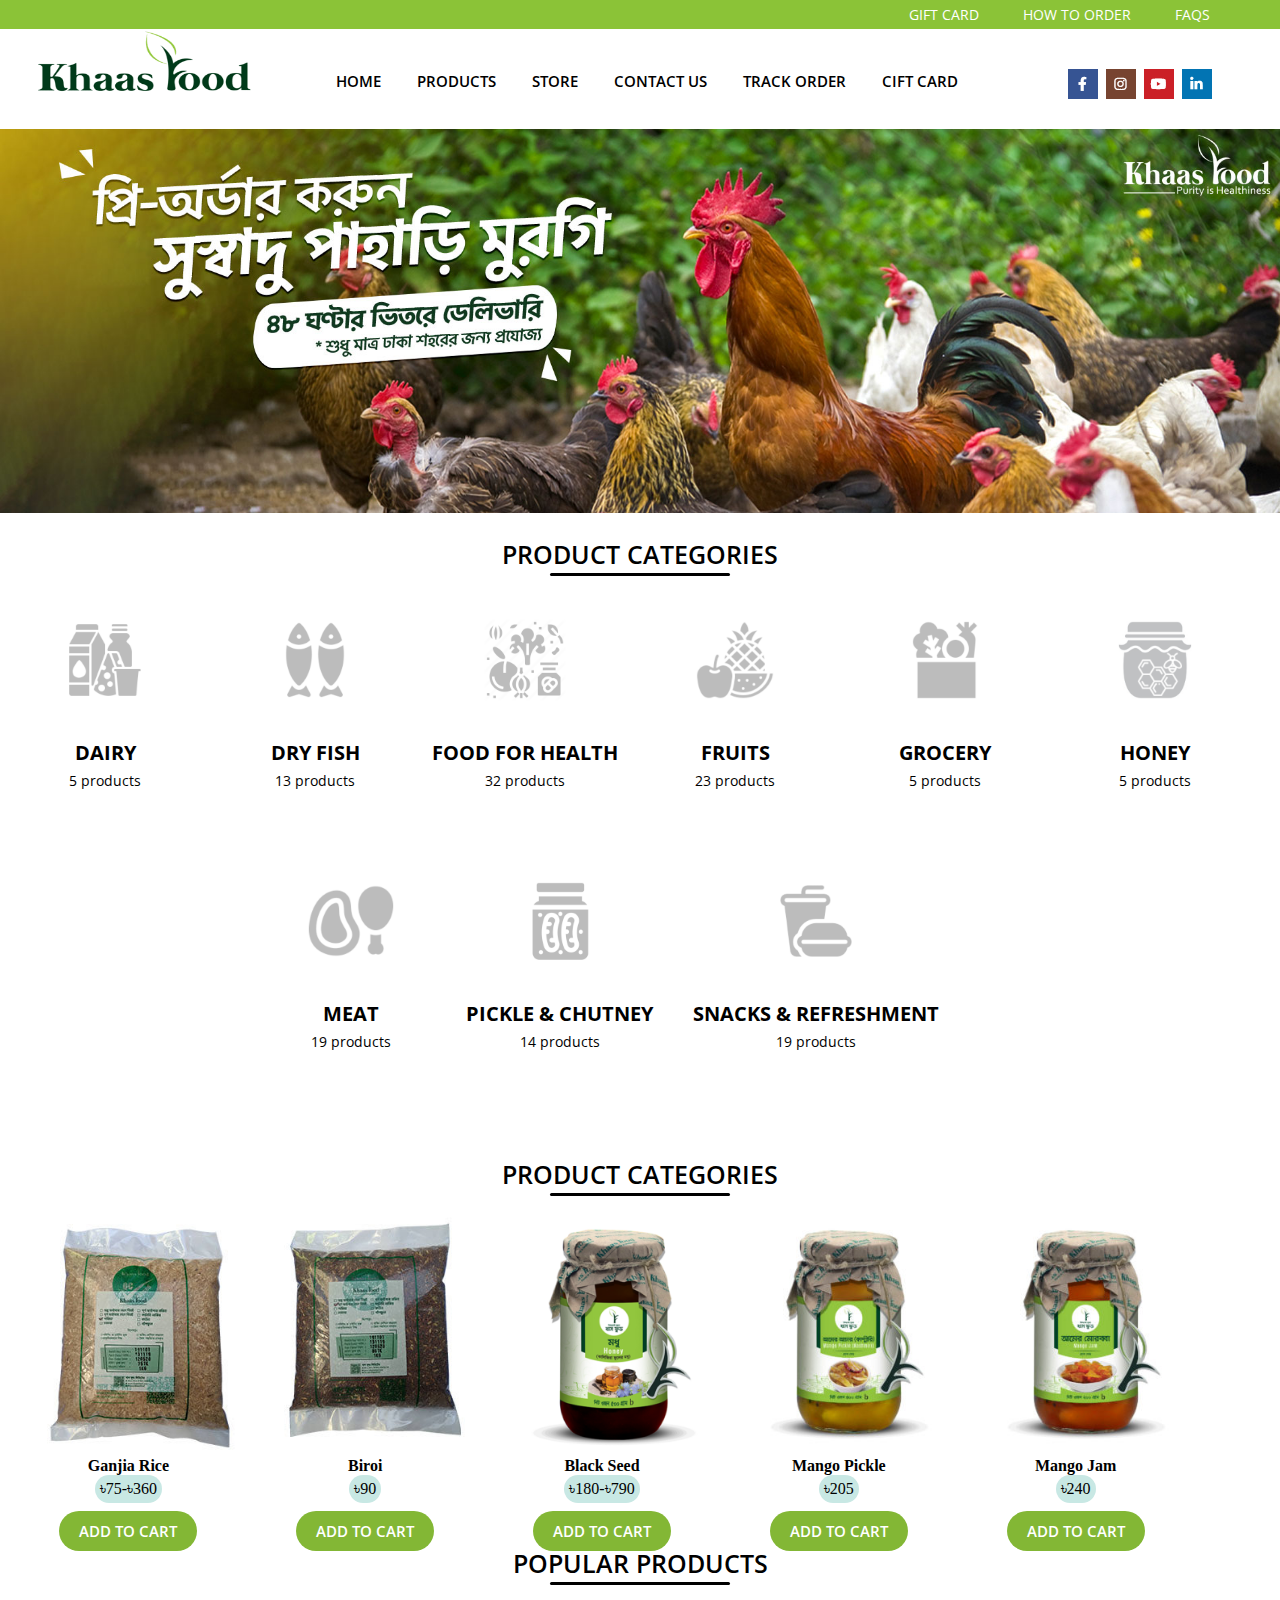
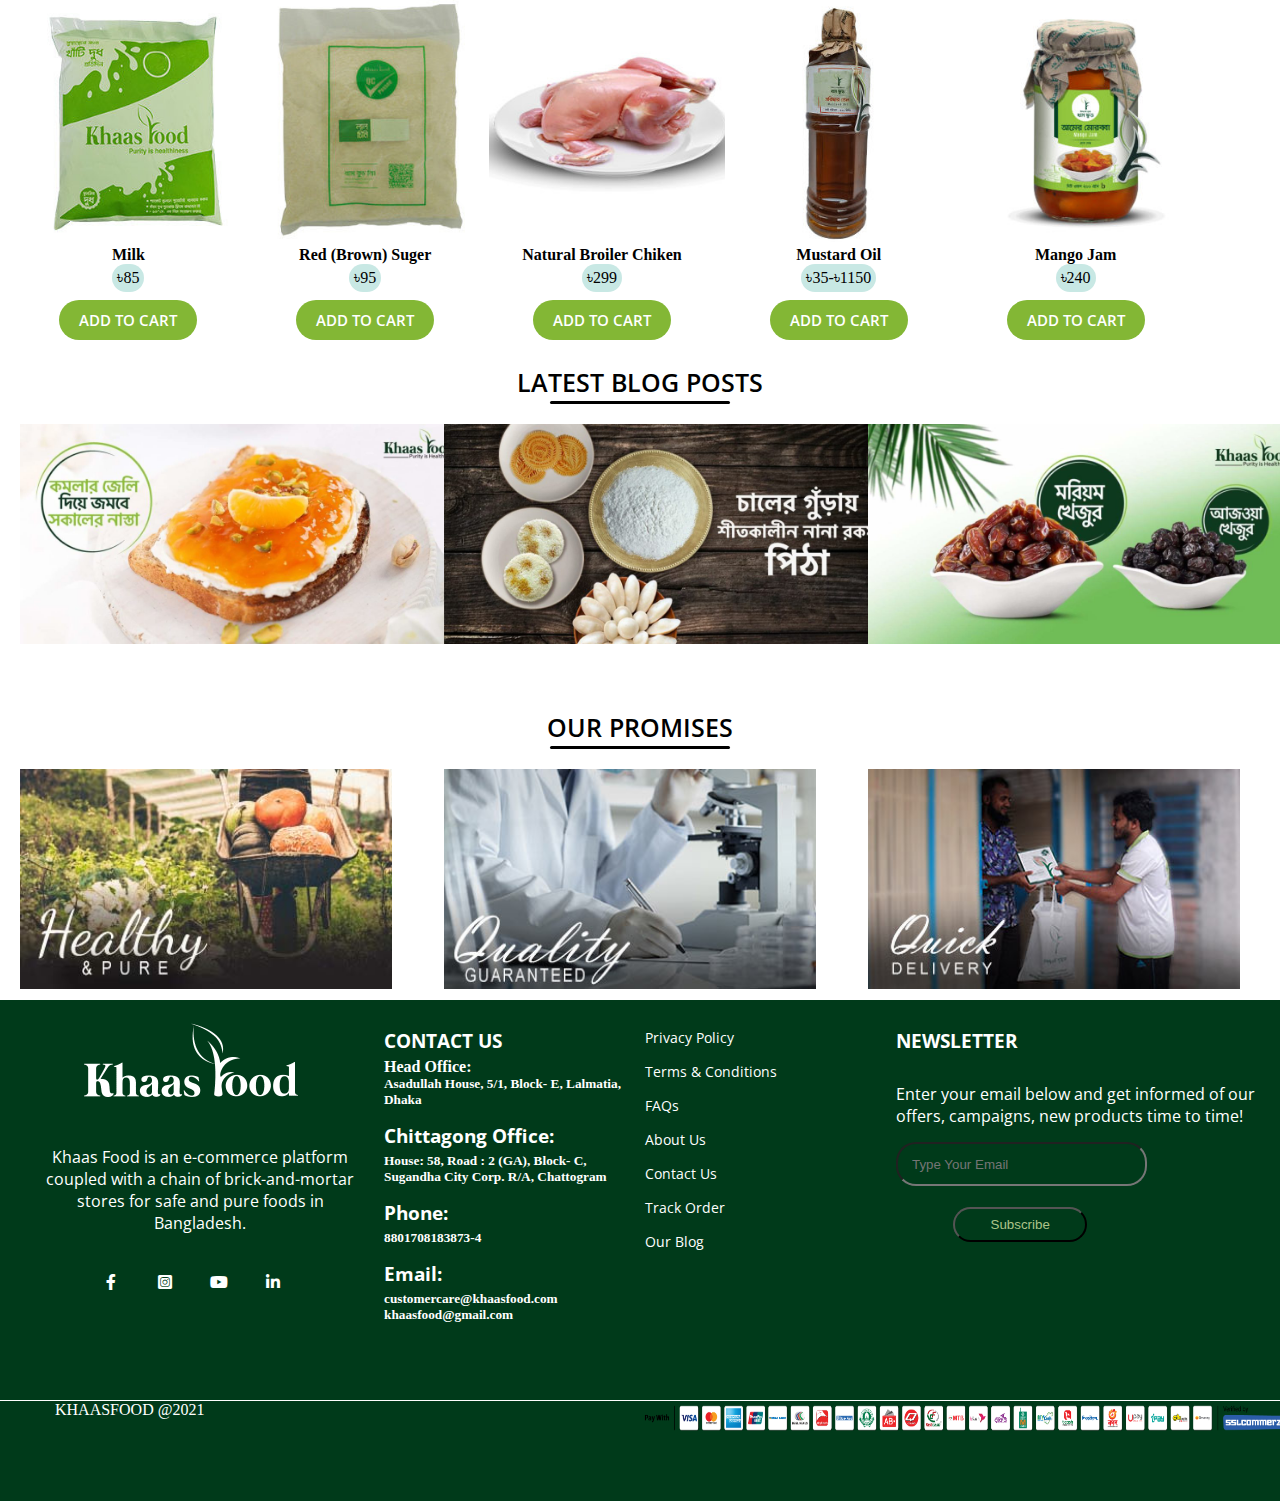
==== index.html @ 1a061375 "first commit" ====
<!DOCTYPE html>
<html lang="en">
<head>
    <meta charset="UTF-8">
    <meta http-equiv="X-UA-Compatible" content="IE=edge">
    <meta name="viewport" content="width=device-width, initial-scale=1.0">
    <title>Khaasfood</title>
    <!-- Google font -->
    <link rel="preconnect" href="https://fonts.googleapis.com">
    <link rel="preconnect" href="https://fonts.gstatic.com" crossorigin>
    <link href="https://fonts.googleapis.com/css2?family=Open+Sans:wght@400;600;700;800&display=swap" rel="stylesheet"> 
    <!-- Google font -->
    <link rel="stylesheet" href="Css/all.min.css">
    <link rel="stylesheet" href="Css/style.css">
</head>
<body>
    <!-- =====================================
            header part start
    ===========================================-->
    <header>
        <div class="header">
            <ul>
                <li><a href="#">Gift card</a> </li>
                <li><a href="#">How to order</a></li>        
                <li><a href="#">FAQs</a></li>
            </ul>
        </div>



    </header>
    
    <!-- =====================================
            header part End
    ===========================================-->

    <!-- =====================================
               nav part start
    ===========================================-->
    <nav>
        <div class="logo"><img src="images/khaasfood.png" alt=""></div>
        <div class="menu">
            <ul>
                <li><a href="#">Home</a></li>
                <li><a href="#">Products</a></li>
                <li><a href="#">Store</a></li>
                <li><a href="#">Contact Us</a></li>
                <li><a href="#">Track Order</a></li>
                <li><a href="#">Cift Card</a></li>
            </ul>
        </div>
        <div class="item"><img src="images/Socialmedia.png" alt=""></div>
    </nav>
    <!-- =====================================
               nav part End
    ===========================================-->


    <!-- =====================================
               Slider part Start
    ===========================================-->

<section id="slider_part">
    <div class="slide">
            <img src="images/1900X570.jpg" alt="">
        </div>
</section>

<!-- =====================================
               Slider part End
    ===========================================-->

<!-- =====================================
               Prodect Catagoric Start
    ===========================================-->


<section id="p_categorise">
    <div class="title">
        <h3>PRODUCT CATEGORIES</h3>
    </div>
    <div class="p_top">
        <div class="product_one">
            <img src="images/dairy.png" alt="">
            <div class="product-title">
                <h2>Dairy</h2>
                <h3>5 products</h3>
            </div>
        </div>
        <div class="product_two">
            <img src="images/driedfish.png" alt="">
            <div class="product-title">
                <h2>Dry Fish </h2>
                <h3>13 products</h3>
            </div>
        </div>
        <div class="product_three">
            <img src="images/healthy.png" alt="">
            <div class="product-title">
                <h2>Food for health </h2>
                <h3>32 products</h3>
            </div>
        </div>
        <div class="product_four">
            <img src="images/fruits.png" alt="">
            <div class="product-title">
                <h2>Fruits </h2>
                <h3>23 products</h3>
            </div>
        </div>
        <div class="product_five">
            <img src="images/grocery.png" alt="">
            <div class="product-title">
                <h2>Grocery </h2>
                <h3>5 products</h3>
            </div>
        </div>
        <div class="product_six">
            <img src="images/honey.png" alt="">
            <div class="product-title">
                <h2>Honey </h2>
                <h3>5 products</h3>
            </div>
        </div>       
    </div>

    <div class="p_buttom">

        <div class="product_seven">
            <img src="images/meat.png" alt="">
            <div class="product-title">
                <h2>Meat  </h2>
                <h3>19 products</h3>
            </div>
        </div>
        <div class="prodect_eight">
            <img src="images/pickles.png" alt="">
            <div class="product-title">
                <h2>Pickle & Chutney  </h2>
                <h3>14 products</h3>
            </div>
        </div>
        <div class="product_nine">
            <img src="images/snacks.png" alt="">
            <div class="product-title">
                <h2>Snacks & Refreshment  </h2>
                <h3>19 products</h3>
            </div>
    </div>
</section>

<!-- =====================================
            Prodect Catagoric End
    ===========================================-->

    <!-- =====================================
            New Product Part Start
    ===========================================-->
    
<section id="newprodect">
    <div class="title">
        <h3>PRODUCT CATEGORIES</h3>
    </div>
    <div class="products">
        <div class="npone">
            <img src="images/Ganjia-Rice-300x300.jpg" alt="">
            <h4>Ganjia Rice</h4>
            <p>৳75-৳360</p>
            <br>
            <br>
            <a href="#">Add to cart</a>
        </div>
        <div class="nptwo">
            <img src="images/Biroi-Rice-Full-Fiber-300x300.jpg" alt="">
            <h4>Biroi</h4>
            <p>৳90</p>
            <br>
            <br>
            <a href="#">Add to cart</a>
        </div>
        <div class="npthree">
            <img src="images/Untitled-1-300x300.png" alt="">
            <h4>Black Seed</h4>
            <p>৳180-৳790</p>
            <br>
            <br>
            <a href="#">Add to cart</a>
        </div>
        <div class="npfour">
            <img src="images/Mango-Pickle-Kashmiri-400gm-300x300.jpg" alt="">
            <h4>Mango Pickle</h4>
            <p>৳205</p>
            <br>
            <br>
            <a href="#">Add to cart</a>
        </div>
        <div class="npfive">
            <img src="images/Mango-Jam-200gm-300x300.jpg" alt="">
            <h4>Mango Jam</h4>
            <p>৳240</p>
            <br>
            <br>
            <a href="#">Add to cart</a>
        </div>
    </div>
</section>

 <!-- =====================================
            New Product Part Start
    ===========================================-->

<section id="newprodect">
    <div class="title">
        <h3>POPULAR PRODUCTS</h3>
    </div>
    <div class="products">
        <div class="npone">
            <img src="images/Milk-300x300.jpg" alt="">
            <h4>Milk</h4>
            <p>৳85</p>
            <br>
            <br>
            <a href="#">Add to cart</a>
        </div>
        <div class="nptwo">
            <img src="images/Red-Brown-Sugar-300x300.jpg" alt="">
            <h4>Red (Brown) Suger</h4>
            <p>৳95</p>
            <br>
            <br>
            <a href="#">Add to cart</a>
        </div>
        <div class="npthree">
            <img src="images/Untitled-1-300x300.jpg" alt="">
            <h4>Natural Broiler Chiken</h4>
            <p>৳299</p>
            <br>
            <br>
            <a href="#">Add to cart</a>
        </div>
        <div class="npfour">
            <img src="images/Mustard-Oil-300x300.jpg" alt="">
            <h4>Mustard Oil</h4>
            <p>৳35-৳1150</p>
            <br>
            <br>
            <a href="#">Add to cart</a>
        </div>
        <div class="npfive">
            <img src="images/Mango-Jam-200gm-300x300.jpg" alt="">
            <h4>Mango Jam</h4>
            <p>৳240</p>
            <br>
            <br>
            <a href="#">Add to cart</a>
        </div>
    </div>
</section>


 <!-- =====================================
            Bloge Post Part Start
    ===========================================-->
<section id="bloge_post">
    <div class="title">
        <h3>LATEST BLOG POSTS</h3>
    </div>
    <div class="bloge_one">
        <img src="images/WhatsApp-Image-2021-02-18-at-12.11.21-PM.jpeg" alt="">
    </div>
    <div class="bloge_two">
        <img src="images/WhatsApp-Image-2021-01-10-at-5.27.00-PM-1024x512.jpeg" alt="">
    </div>
    <div class="bloge_three">
        <img src="images/WhatsApp-Image-2021-01-05-at-7.47.19-PM-1024x512.jpeg" alt="">
    </div>
</section>

 <!-- =====================================
            Bloge Post Part End
    ===========================================-->


    <section id="bloge_post">
        <div class="title">
            <h3>OUR PROMISES</h3>
        </div>
        <div class="bloge_one">
            <img src="images/Our-promises-1_3585115a6f724de7309a37b0567501c4.jpg" alt="">
        </div>
        <div class="bloge_two">
            <img src="images/our-promises-2_08d55e53c512b23352a8e8252d2d4fa1.jpg" alt="">
        </div>
        <div class="bloge_three">
            <img src="images/ourpromises-3_d4e21c31418fd7721c23ea244f512c11.jpg" alt="">
        </div>
    </section>
 <!-- =====================================
            Footer Part Start
    ===========================================-->

<footer>
    <div class="footer_one"> 
        <img src="images/khaasfood-white-logo.png" alt="">
        <p>Khaas Food is an e-commerce platform coupled with a chain of brick-and-mortar stores for safe and pure foods in Bangladesh.</p>
    
        <div class="icon">
            <i class="fab fa-facebook-f"></i>
            <i class="fab fa-instagram-square"></i>
            <i class="fab fa-youtube"></i>
            <i class="fab fa-linkedin-in"></i>

        </div>
    </div>
    <div class="footer_two">
        <h3>CONTACT US</h3>
        <h4>Head Office:</h4>
        <h5>Asadullah House, 5/1, Block- E, Lalmatia, Dhaka</h5>
        
        <h3>Chittagong Office:</h3>
        <h5>House: 58, Road : 2 (GA), Block- C, Sugandha City Corp. R/A, Chattogram</h5>
    
    
        <h3>Phone: </h3>
        <h5> 8801708183873-4</h5>

        <h3>Email: </h3>
        <h5>customercare@khaasfood.com</h5>
        <h5> khaasfood@gmail.com</h5>
    </div>
    <div class="footer_three">
        <h2></h2>
        <ul>
            <li><a href="">Privacy Policy</a></li>
            <li><a href="">Terms & Conditions</a></li>
            <li><a href="">FAQs</a></li>
            <li><a href="">About Us</a></li>
            <li><a href="">Contact Us</a></li>
            <li><a href="">Track Order</a></li>
            <li><a href="">Our Blog</a></li>
        </ul>
    </div>
    <div class="footer_four">
        <h3>NEWSLETTER</h3>
        <p>Enter your email below and get informed of our offers, campaigns, new products time to time!</p>
        <input type="text" name="" id="" placeholder="Type Your Email">
        <input class="Su_footer" type="Submit" value="Subscribe">
    </div>
</footer>

<div class="min_footer">
    <div class="min_footer_left">
        <span class="mfl">KHAASFOOD @2021 </span>
    </div>
    <div class="min_footer_right">
        <img src="images/SSL-Commerz-Pay-With-logo-All-Size-03-1.png" alt="">
    </div>
</div>

 <!-- =====================================
            Footer part End
    ===========================================-->

</body>
</html>
---- Css/style.css ----
* {
    margin: 0;
    padding: 0;
}

a {
    text-decoration: none;
}

ul {
    list-style: none;
}

/* ===========================
    header part start
    ========================== */
.header {
   background: #8bc337;
   text-align: right;
   font-family: 'Open Sans', sans-serif;
   font-size: 14px;
   font-weight: 400;  
}

.header ul li {
    display: inline-block;
    margin: 5px 20px;
    
}

.header ul li a {
    text-transform: uppercase;
    color: #fff;
}

.header ul {
    margin-right: 50px;
}



/* ===========================
    header part End
    ========================== */

/* ===========================
    nav part start
    ========================== */

nav .logo {
    width: 25%;
    float: left;
}

nav .logo img {
    width: 220px;
    margin-left: 33px;
    height: 65px;
}

nav .menu {
    width: 55%;
    float: left;
}

nav .menu ul li {
    display: inline-block;
    margin: 42px 16px 21px; 
}

nav .menu ul li a {
    color: #000;
    text-transform: uppercase;
    font-family: 'Open Sans', sans-serif;
    font-size: 15px;
    font-weight: 600;  
}

nav .menu ul li a:hover {
    color: blue;
}
nav .item {
    width: 20%;
    height: 100px;
    float:left;
}

nav .item img {
    margin: 36px;
}


/* ===========================
    nav part End
    ========================== */

.slide img {
    width: 100%;
}

.title h3 {
    text-align: center;
    font-family: 'Open Sans', sans-serif ;
    font-size: 25px;
    font-weight: 600;
    margin-top: 20px;
    position: relative;
    padding-bottom: 5px;

}

.title h3::after {
    position: absolute;
    content: "";
    width: 180px;
    height: 3px;
    bottom: 0;
    left: 50%;
    background: #000;
    margin-left: -90px;
    border-radius: 20px;



}

/* ===========================
    products part start
    ========================== */

#p_categorise {
    width: 100%;
    margin: 5px 0;
    height: 600px;
}

.p_top {
    width: 100%;
    height: 250px;
}

#p_categorise img {
    height: 150px;
}

.p_top .product_one {
    width: 15%;
    float: left;
    margin: 9px;
    text-align: center;
}

.p_top .product_two {
    width: 15%;
    float: left;
    margin: 9px;
    text-align: center;
}

.p_top .product_three {
    width: 15%;
    float: left;
    margin: 9px;
    text-align: center;
}

.p_top .product_four {
    width: 15%;
    float: left;
    margin: 9px;
    text-align: center;
}

.p_top .product_five {
    width: 15%;
    float: left;
    margin: 9px;
    text-align: center;
}

.p_top .product_six {
    width: 15%;
    float: left;
    margin:9px;
    text-align: center;
}

.p_buttom {
    padding-left: 20%;
}


.p_buttom .product_seven{
    /* width: 25%; */
    float: left;
    margin: 20px;
    text-align: center;
    
} 

.p_buttom .prodect_eight {
    /* width: 25%; */
    float: left;
    margin: 20px;
    text-align: center;
}

.p_buttom .product_nine {
    /* width: 25%; */
    float: left;
    margin: 20px;
    text-align: center;
}

.product-title h3{
    text-align: center;
    font-family: 'Open Sans', sans-serif ;
    font-size: 14px;
    font-weight: 400;
    margin-top: 5px;
    
} 

.product-title h2 {
    text-align: center;
    font-family: 'Open Sans', sans-serif ;
    font-size: 20px;
    font-weight: 700;
    text-transform: uppercase;
   


}

.products{
    height: 315px;
    margin: 10px;
    text-align: center;
}

.products p{
    background: #C8E8E4;
    display: inline-block;
    padding: 5px;
    border-radius: 40px;
}

.products a {

    background: #83B735;
    border-radius: 40px;
    padding: 10px 20px;
    display: inline ;
    color: #fff;
    text-transform: uppercase;
    font-family: 'Open Sans', sans-serif;
    font-weight: 600;
    font-size: 15px;
}


.products img {
    height: 242px;
    background-repeat: no-repeat;
}
.products .npone {
    width: 18%;
    margin: 5px;
    float: left;
}
 
.products .nptwo {
    width: 18%;
    margin: 5px;
    float: left;
}

.products .npthree {
    width: 18%;
    margin: 5px;
    float: left;
}

.products .npfour {
    width: 18%;
    margin: 5px;
    float: left;
}

.products .npfive {
    width: 18%;
    margin: 5px;
    float: left;
}

#bloge_post {
    margin-top: 55px;
    height: 290px;

}

.bloge_one img {
    height: 220px;  
   
}

.bloge_one{
    width: 30%;
    float: left;
    margin: 20px;
}

.bloge_two{
    width: 30%;
    float: left;
    margin: 20px;
}

.bloge_two img {
    height: 220px;  
   
}

.bloge_three{
    width: 30%;
    float: left;
    margin: 20px;
}

.bloge_three img {
    height: 220px;  
   
}

/* =========================================
        Footer part Start
============================================*/
footer {
    height: 400px;
    background: #003A1A;
    color: #fff;
    margin-bottom: 1px;
}


.footer_one {
    width: 30%;
    float: left;
    text-align: center;
    margin-top: 10px;

}

.footer_one p {
    width: 320px;
    margin: 40px;
    font-family: 'Open Sans', sans-serif;
}

footer .icon i {
    width: 50px;
}



.footer_two {
    width: 20%;
    float: left;
}

.footer_two h3 {
    margin: 15px 0 5px;
    font-family: 'Open Sans', sans-serif;
} 


.footer_three {
    width: 20%;
    float: left;

}

.footer_three ul li {
    margin: 15px 5px;
}

.footer_three ul li a {
    color: #fff;
    font-family: 'Open Sans', sans-serif;
    font-size: 14px;
}

.footer_four {
    width: 30%;
    float: left;
    

}

.footer_four h3 {
    font-family: 'Open Sans', sans-serif;
    padding: 15px 0;
    
}

.footer_four p {
    font-family: 'Open Sans', sans-serif;
    padding: 15px 0;
    

}

.footer_four input {
    width: 57%;
    height: 30px;
    border-radius: 20px;
    outline: none;
    background-color: transparent;
    color: rgb(173, 195, 137);
    padding: 5px 14px;

    
}

.footer_four .Su_footer {
    margin: 21px 57px;
    width: 35%;
    height: 35px;
    
}

.min_footer {
    width: 100%;
    height: 100px;
    color: #fff;
    background: #003A1A;
}

.min_footer .min_footer_left {
    float: left;
    width: 50%;
}

.min_footer .min_footer_left .mfl {
    margin: 15px;
}


.min_footer .min_footer_right {
    float: left;
    width: 50%;
}

.min_footer .min_footer_right img {
    width: 650px;
    height: 34px;
}


.min_footer_left span {
    padding-left: 40px;
}
/* =========================================
        Footer part End
============================================*/
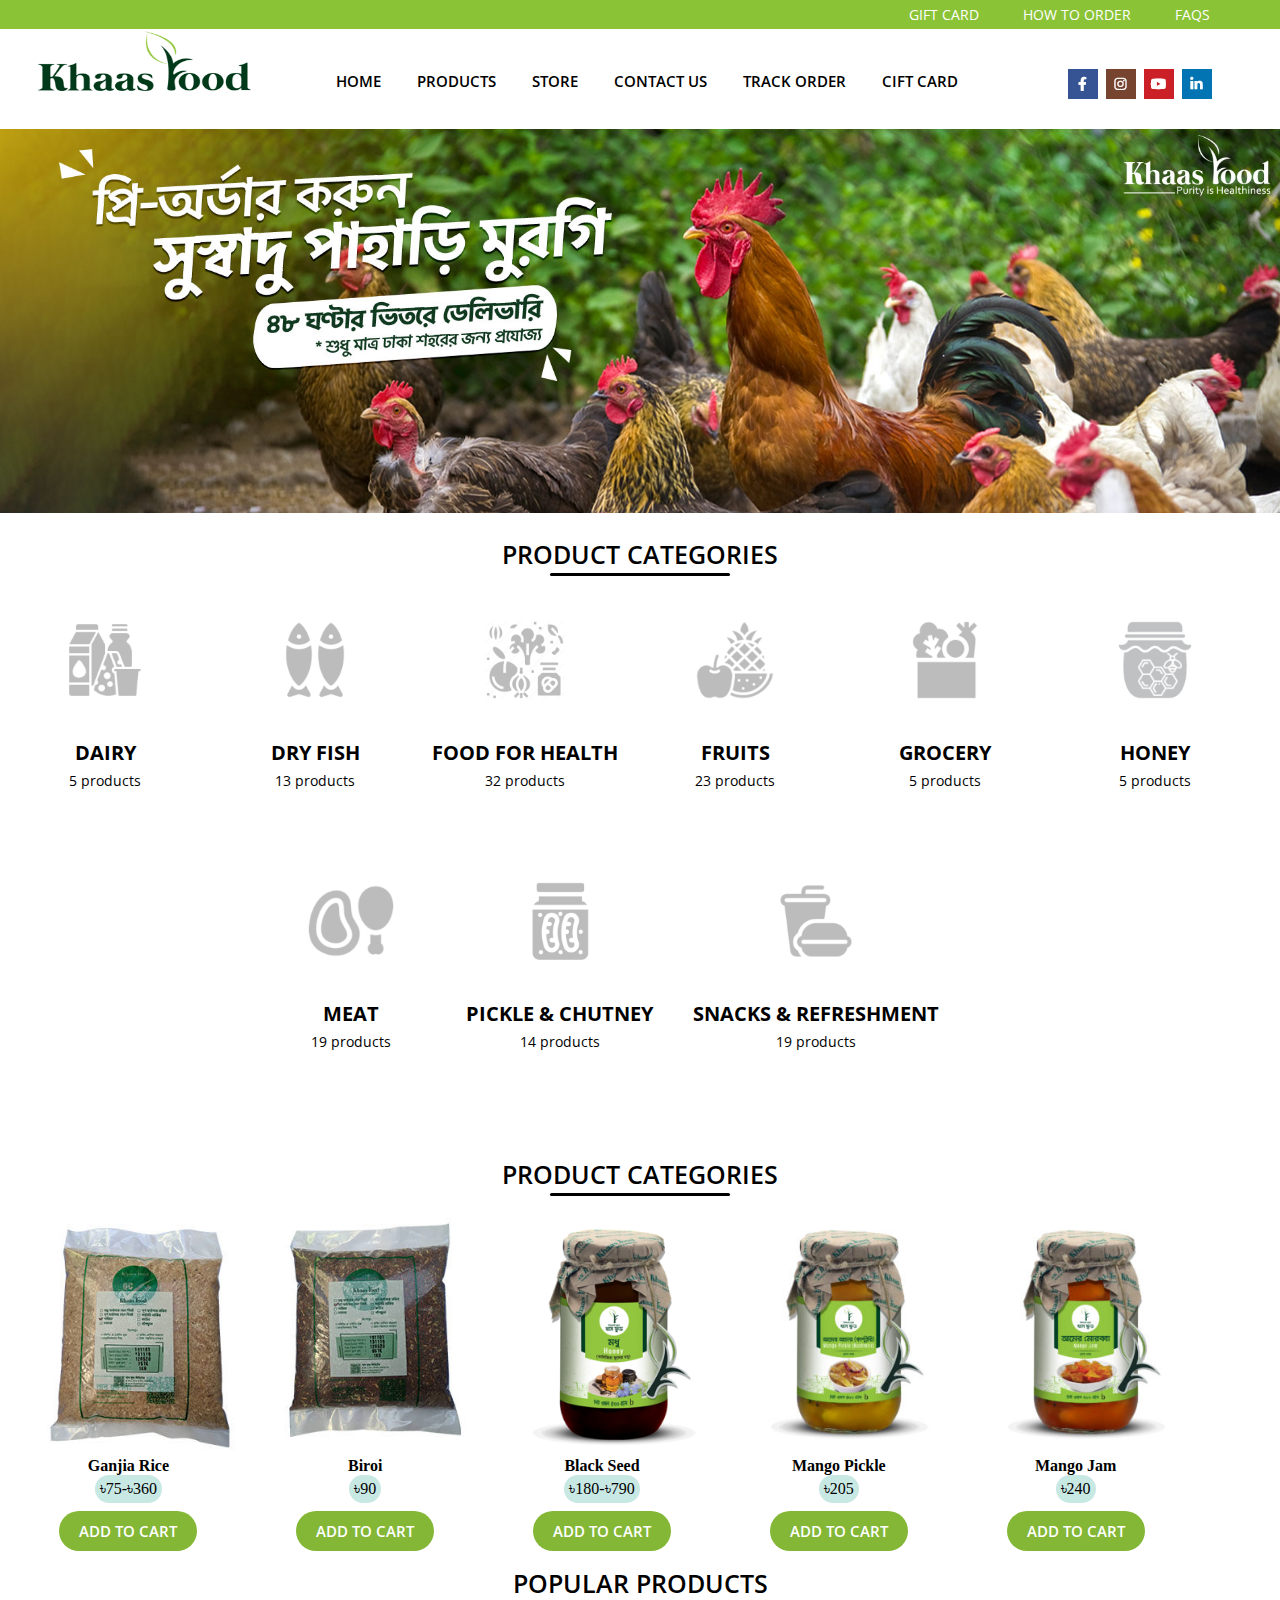
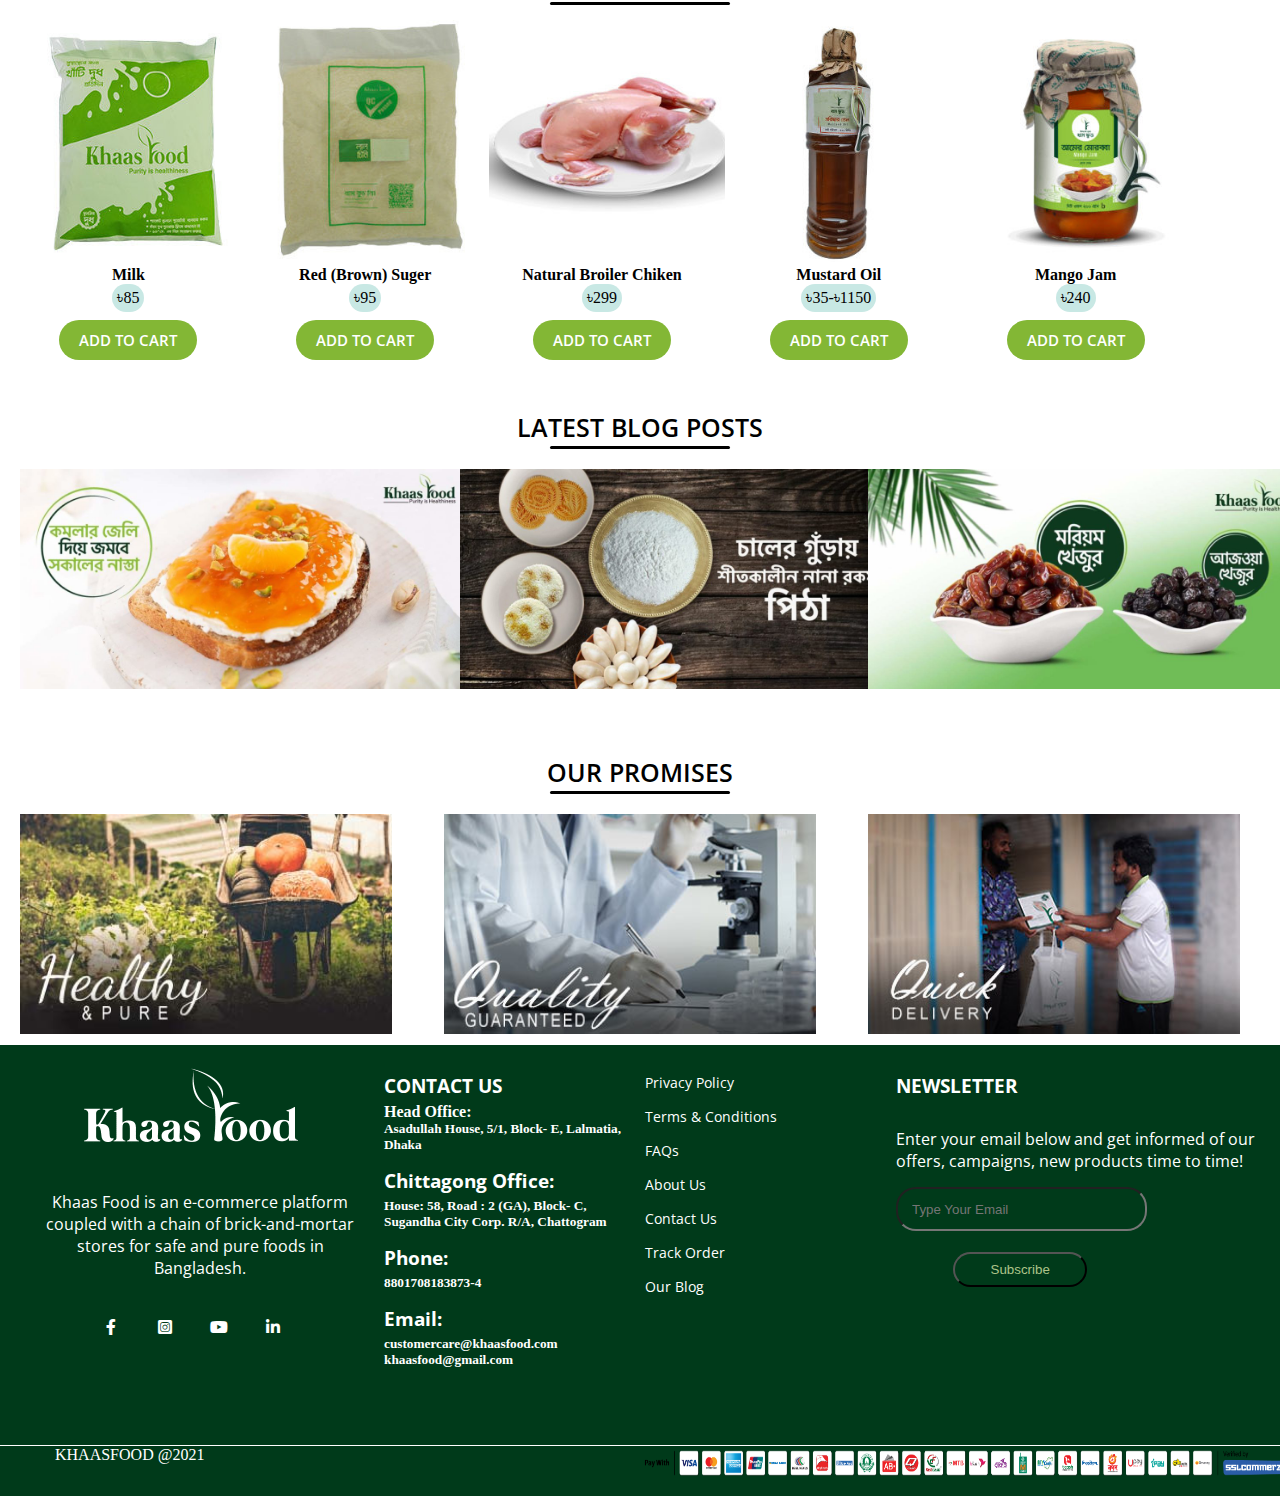
==== commit 82ca5938: "First update" ====
--- a/index.html
+++ b/index.html
@@ -41,9 +41,9 @@
         <div class="logo"><img src="images/khaasfood.png" alt=""></div>
         <div class="menu">
             <ul>
-                <li><a href="#">Home</a></li>
+                <li><a href="index.html">Home</a></li>
                 <li><a href="#">Products</a></li>
-                <li><a href="#">Store</a></li>
+                <li><a href="storelocation.html">Store</a></li>
                 <li><a href="#">Contact Us</a></li>
                 <li><a href="#">Track Order</a></li>
                 <li><a href="#">Cift Card</a></li>
@@ -82,6 +82,7 @@
     <div class="p_top">
         <div class="product_one">
             <img src="images/dairy.png" alt="">
+            
             <div class="product-title">
                 <h2>Dairy</h2>
                 <h3>5 products</h3>
@@ -267,6 +268,7 @@
     </div>
     <div class="bloge_one">
         <img src="images/WhatsApp-Image-2021-02-18-at-12.11.21-PM.jpeg" alt="">
+        <div class="overlay"></div>
     </div>
     <div class="bloge_two">
         <img src="images/WhatsApp-Image-2021-01-10-at-5.27.00-PM-1024x512.jpeg" alt="">
--- a/Css/style.css
+++ b/Css/style.css
@@ -77,7 +77,7 @@
 }
 
 nav .menu ul li a:hover {
-    color: blue;
+    color: rgb(17, 228, 17);
 }
 nav .item {
     width: 20%;
@@ -87,6 +87,7 @@
 
 nav .item img {
     margin: 36px;
+    cursor: pointer;
 }
 
 
@@ -233,7 +234,7 @@
 }
 
 .products{
-    height: 315px;
+    height: 340px;
     margin: 10px;
     text-align: center;
 }
@@ -300,14 +301,24 @@
 }
 
 .bloge_one img {
-    height: 220px;  
+    height: 220px;
+    
    
+}
+
+.bloge_one .overlay img  {
+    height: 100%;
+    width: 100%;
+    background: #000;
+    position: absolute;
 }
 
 .bloge_one{
     width: 30%;
     float: left;
     margin: 20px;
+    position: relative;  
+    
 }
 
 .bloge_two{
@@ -431,7 +442,7 @@
 
 .min_footer {
     width: 100%;
-    height: 100px;
+    height: 50px;
     color: #fff;
     background: #003A1A;
 }
@@ -462,4 +473,90 @@
 }
 /* =========================================
         Footer part End
+============================================*/
+
+
+
+
+/* =========================================
+        Store location part start
+============================================*/
+.store_titel {
+    background: url(../images/storelocation-title.jpg) no-repeat;
+    height: 120px;
+    width: 100%;
+    display: inline-block;
+    text-align: center;
+    color: #fff;
+    font-family: -apple-system, BlinkMacSystemFont, 'Segoe UI', Roboto, Oxygen, Ubuntu, Cantarell, 'Open Sans', 'Helvetica Neue', sans-serif;
+    font-size: 27px;
+    padding-top: 12px;
+
+}
+
+
+.store_titel p {
+    font-size: 14px;
+}
+
+.container {
+    width: 1320px;
+    margin: 10px auto;
+    
+    
+}
+
+
+.body_top_part {
+    height: 60px;
+    width: 100%;
+    background: #F4F3F3;
+    margin: 15px 0;
+    padding-top: 17px;
+}
+
+.body_top_part .location {
+    font-family: 'Open Sans', sans-serif;
+    font-size: 14px;
+    font-weight: 400;
+    padding-left: 15px;
+}
+
+
+.body_top_part input {
+    height: 30px;
+    width: 200px;
+    margin-left: 10px;
+    padding: 2px;
+}
+
+
+.body_left_part {
+    height: 400px;
+    width: 40%;
+    float: left;
+    overflow: scroll;
+    line-height: 30px;
+}
+.clr {
+    clear: both;
+}
+
+.body_right_part {
+    height: 400px;
+    width: 58%;
+    float: left;
+    margin: 0 10px;
+   
+}
+
+
+.body_left_part ul  li{
+    font-family: 'Open Sans', sans-serif;
+    font-size: 14px;
+    font-weight: 500;
+    
+}
+/* =========================================
+        Store location part start
 ============================================*/